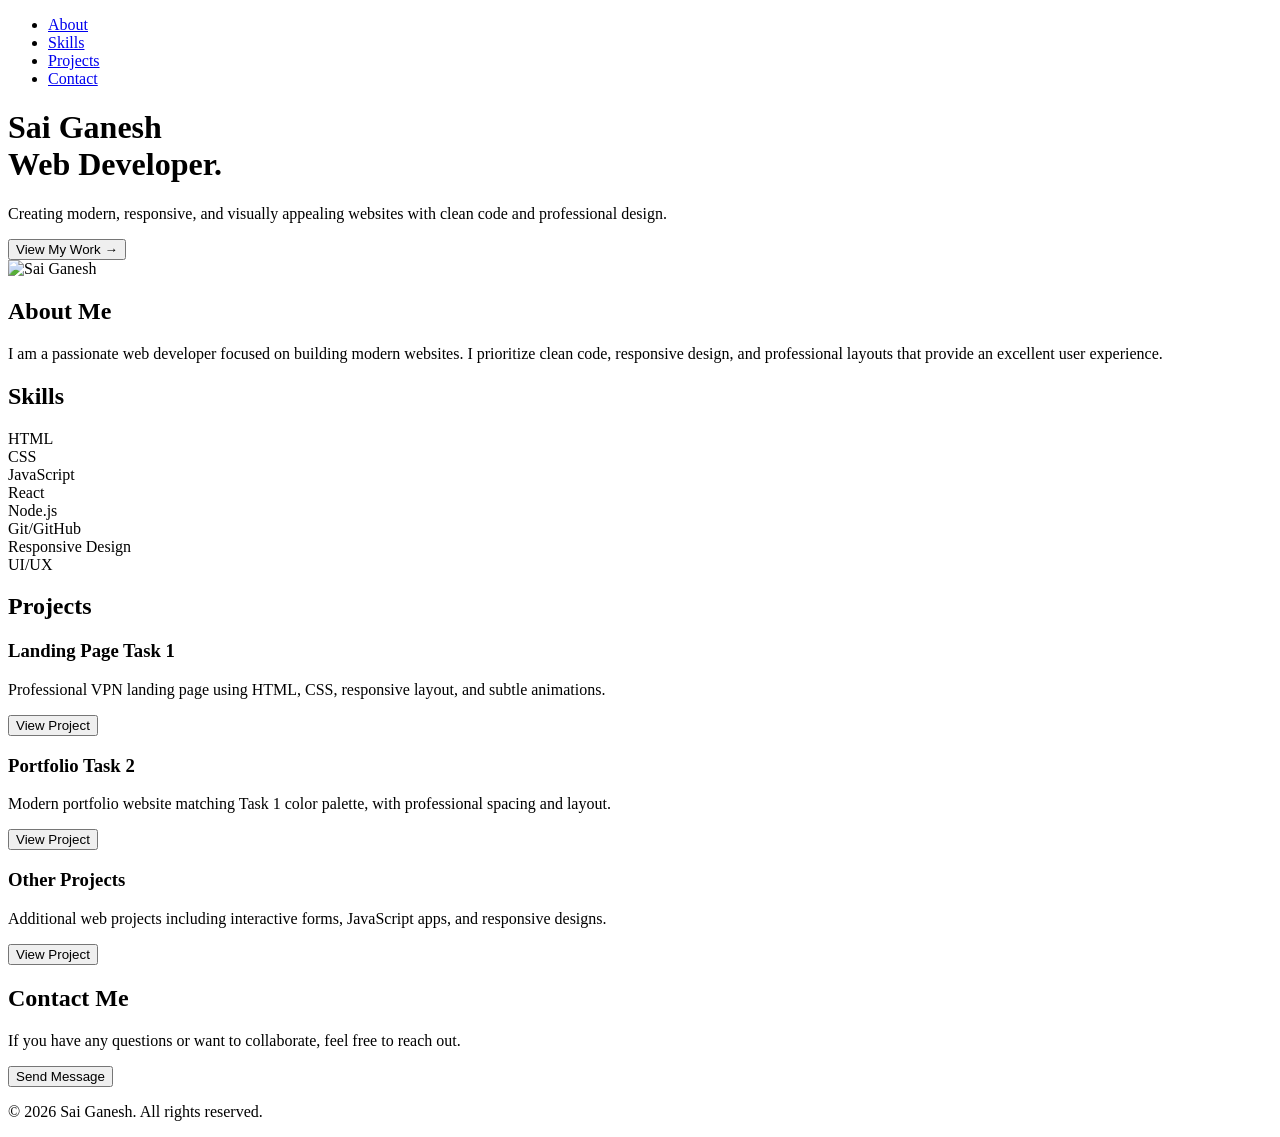
==== task2/index.html @ 90e1ad4b "Create index.html" ====
<!DOCTYPE html>
<html lang="en">
<head>
  <meta charset="UTF-8">
  <meta name="viewport" content="width=device-width, initial-scale=1.0">
  <title>Portfolio | Task 2</title>
  <link rel="stylesheet" href="style.css">
</head>
<body>

  <!-- Navigation -->
  <header>
    <nav>
      <ul class="nav-links">
        <li><a href="#about">About</a></li>
        <li><a href="#skills">Skills</a></li>
        <li><a href="#projects">Projects</a></li>
        <li><a href="#contact">Contact</a></li>
      </ul>
    </nav>

    <!-- Hero Section -->
    <div class="hero">
      <div class="hero-text">
        <h1>Sai Ganesh<br>Web Developer<span>.</span></h1>
        <p>Creating modern, responsive, and visually appealing websites with clean code and professional design.</p>
        <button class="cta-btn">View My Work →</button>
      </div>
      <div class="hero-image">
  <img src="profile.png" alt="Sai Ganesh">
      </div>
    </div>
  </header>

  <!-- About Section -->
  <section id="about" class="section-padding">
    <h2>About Me</h2>
    <p>I am a passionate web developer focused on building modern websites. I prioritize clean code, responsive design, and professional layouts that provide an excellent user experience.</p>
  </section>

  <!-- Skills Section -->
  <section id="skills" class="section-padding">
    <h2>Skills</h2>
    <div class="skills-grid">
      <div class="skill-card">HTML</div>
      <div class="skill-card">CSS</div>
      <div class="skill-card">JavaScript</div>
      <div class="skill-card">React</div>
      <div class="skill-card">Node.js</div>
      <div class="skill-card">Git/GitHub</div>
      <div class="skill-card">Responsive Design</div>
      <div class="skill-card">UI/UX</div>
    </div>
  </section>

  <!-- Projects Section -->
  <section id="projects" class="section-padding">
    <h2>Projects</h2>
    <div class="projects-grid">
      <div class="project-card">
        <h3>Landing Page Task 1</h3>
        <p>Professional VPN landing page using HTML, CSS, responsive layout, and subtle animations.</p>
        <button class="cta-btn">View Project</button>
      </div>
      <div class="project-card">
        <h3>Portfolio Task 2</h3>
        <p>Modern portfolio website matching Task 1 color palette, with professional spacing and layout.</p>
        <button class="cta-btn">View Project</button>
      </div>
      <div class="project-card">
        <h3>Other Projects</h3>
        <p>Additional web projects including interactive forms, JavaScript apps, and responsive designs.</p>
        <button class="cta-btn">View Project</button>
      </div>
    </div>
  </section>

  <!-- Contact Section -->
  <section id="contact" class="section-padding">
    <h2>Contact Me</h2>
    <p>If you have any questions or want to collaborate, feel free to reach out.</p>
    <button class="cta-btn">Send Message</button>
  </section>

  <!-- Footer -->
  <footer>
    <p>&copy; 2026 Sai Ganesh. All rights reserved.</p>
  </footer>

</body>
</html>
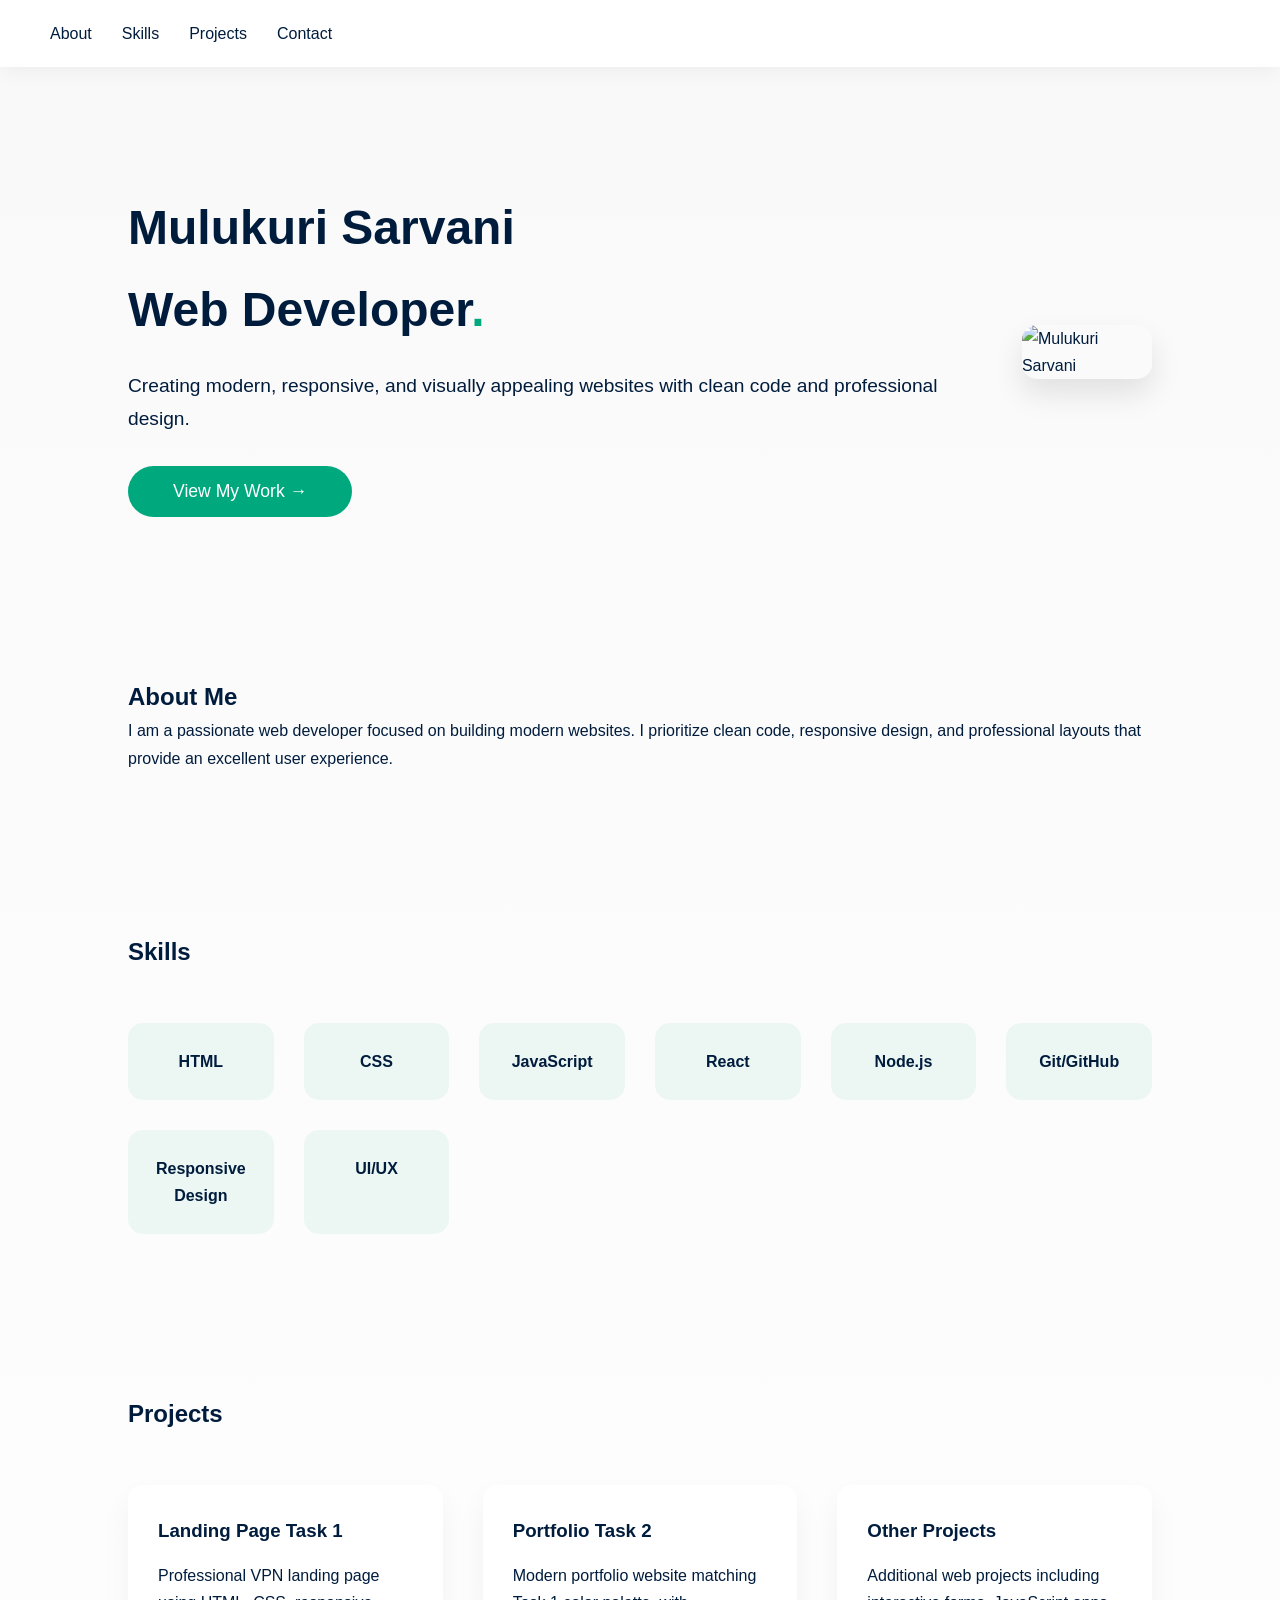
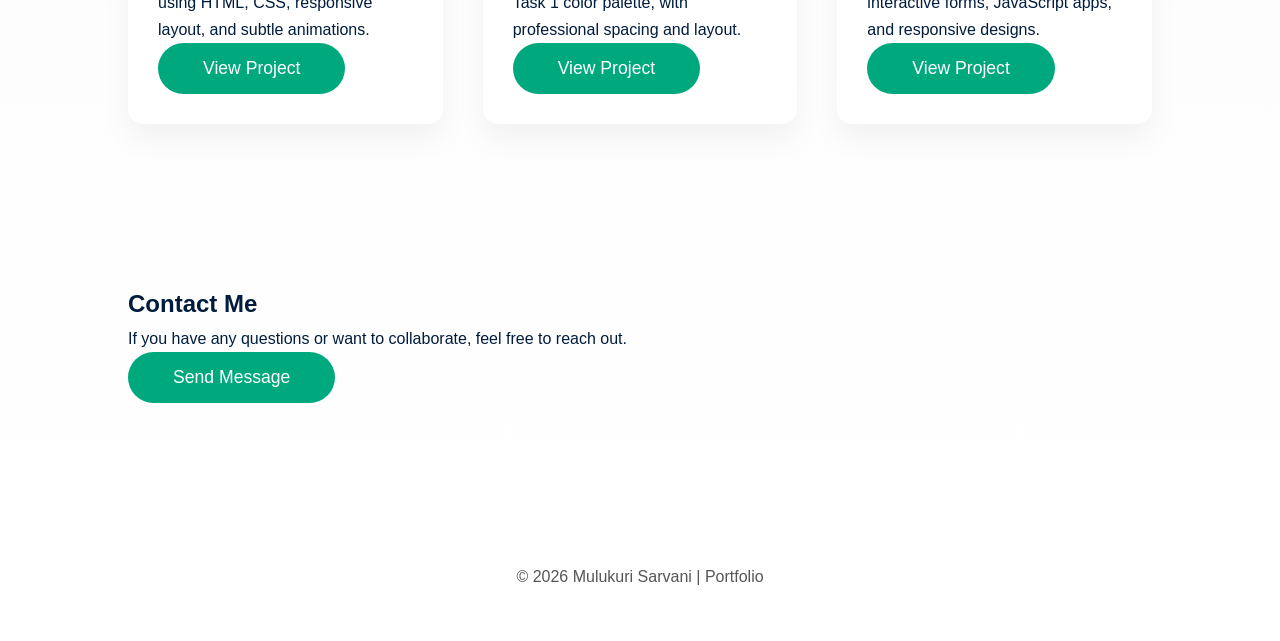
==== commit 690e9af4: "Update index.html" ====
--- a/task2/index.html
+++ b/task2/index.html
@@ -1,91 +1,155 @@
 <!DOCTYPE html>
 <html lang="en">
 <head>
-  <meta charset="UTF-8">
-  <meta name="viewport" content="width=device-width, initial-scale=1.0">
-  <title>Portfolio | Task 2</title>
-  <link rel="stylesheet" href="style.css">
+<meta charset="UTF-8">
+<meta name="viewport" content="width=device-width, initial-scale=1.0">
+<title>Portfolio | Task 2</title>
+<link rel="stylesheet" href="style.css">
 </head>
+
 <body>
 
-  <!-- Navigation -->
-  <header>
-    <nav>
-      <ul class="nav-links">
-        <li><a href="#about">About</a></li>
-        <li><a href="#skills">Skills</a></li>
-        <li><a href="#projects">Projects</a></li>
-        <li><a href="#contact">Contact</a></li>
-      </ul>
-    </nav>
+<!-- Navigation -->
+<header>
+<nav>
+<ul class="nav-links">
+<li><a href="#about">About</a></li>
+<li><a href="#skills">Skills</a></li>
+<li><a href="#projects">Projects</a></li>
+<li><a href="#contact">Contact</a></li>
+</ul>
+</nav>
 
-    <!-- Hero Section -->
-    <div class="hero">
-      <div class="hero-text">
-        <h1>Sai Ganesh<br>Web Developer<span>.</span></h1>
-        <p>Creating modern, responsive, and visually appealing websites with clean code and professional design.</p>
-        <button class="cta-btn">View My Work →</button>
-      </div>
-      <div class="hero-image">
-  <img src="profile.png" alt="Sai Ganesh">
-      </div>
-    </div>
-  </header>
+<!-- Hero Section -->
+<div class="hero">
 
-  <!-- About Section -->
-  <section id="about" class="section-padding">
-    <h2>About Me</h2>
-    <p>I am a passionate web developer focused on building modern websites. I prioritize clean code, responsive design, and professional layouts that provide an excellent user experience.</p>
-  </section>
+<div class="hero-text">
+<h1>Mulukuri Sarvani<br>Web Developer<span>.</span></h1>
 
-  <!-- Skills Section -->
-  <section id="skills" class="section-padding">
-    <h2>Skills</h2>
-    <div class="skills-grid">
-      <div class="skill-card">HTML</div>
-      <div class="skill-card">CSS</div>
-      <div class="skill-card">JavaScript</div>
-      <div class="skill-card">React</div>
-      <div class="skill-card">Node.js</div>
-      <div class="skill-card">Git/GitHub</div>
-      <div class="skill-card">Responsive Design</div>
-      <div class="skill-card">UI/UX</div>
-    </div>
-  </section>
+<p>
+Creating modern, responsive, and visually appealing websites
+with clean code and professional design.
+</p>
 
-  <!-- Projects Section -->
-  <section id="projects" class="section-padding">
-    <h2>Projects</h2>
-    <div class="projects-grid">
-      <div class="project-card">
-        <h3>Landing Page Task 1</h3>
-        <p>Professional VPN landing page using HTML, CSS, responsive layout, and subtle animations.</p>
-        <button class="cta-btn">View Project</button>
-      </div>
-      <div class="project-card">
-        <h3>Portfolio Task 2</h3>
-        <p>Modern portfolio website matching Task 1 color palette, with professional spacing and layout.</p>
-        <button class="cta-btn">View Project</button>
-      </div>
-      <div class="project-card">
-        <h3>Other Projects</h3>
-        <p>Additional web projects including interactive forms, JavaScript apps, and responsive designs.</p>
-        <button class="cta-btn">View Project</button>
-      </div>
-    </div>
-  </section>
+<a href="#projects">
+<button class="cta-btn">View My Work →</button>
+</a>
 
-  <!-- Contact Section -->
-  <section id="contact" class="section-padding">
-    <h2>Contact Me</h2>
-    <p>If you have any questions or want to collaborate, feel free to reach out.</p>
-    <button class="cta-btn">Send Message</button>
-  </section>
+</div>
 
-  <!-- Footer -->
-  <footer>
-    <p>&copy; 2026 Sai Ganesh. All rights reserved.</p>
-  </footer>
+<div class="hero-image">
+<img src="profile.png" alt="Mulukuri Sarvani">
+</div>
+
+</div>
+</header>
+
+<!-- About Section -->
+<section id="about" class="section-padding">
+
+<h2>About Me</h2>
+
+<p>
+I am a passionate web developer focused on building modern websites.
+I prioritize clean code, responsive design, and professional layouts
+that provide an excellent user experience.
+</p>
+
+</section>
+
+<!-- Skills Section -->
+<section id="skills" class="section-padding">
+
+<h2>Skills</h2>
+
+<div class="skills-grid">
+
+<div class="skill-card">HTML</div>
+<div class="skill-card">CSS</div>
+<div class="skill-card">JavaScript</div>
+<div class="skill-card">React</div>
+<div class="skill-card">Node.js</div>
+<div class="skill-card">Git/GitHub</div>
+<div class="skill-card">Responsive Design</div>
+<div class="skill-card">UI/UX</div>
+
+</div>
+
+</section>
+
+<!-- Projects Section -->
+<section id="projects" class="section-padding">
+
+<h2>Projects</h2>
+
+<div class="projects-grid">
+
+<div class="project-card">
+<h3>Landing Page Task 1</h3>
+
+<p>
+Professional VPN landing page using HTML, CSS,
+responsive layout, and subtle animations.
+</p>
+
+<a href="../task1/index.html">
+<button class="cta-btn">View Project</button>
+</a>
+
+</div>
+
+<div class="project-card">
+
+<h3>Portfolio Task 2</h3>
+
+<p>
+Modern portfolio website matching Task 1 color palette,
+with professional spacing and layout.
+</p>
+
+<button class="cta-btn">View Project</button>
+
+</div>
+
+<div class="project-card">
+
+<h3>Other Projects</h3>
+
+<p>
+Additional web projects including interactive forms,
+JavaScript apps, and responsive designs.
+</p>
+
+<button class="cta-btn">View Project</button>
+
+</div>
+
+</div>
+
+</section>
+
+<!-- Contact Section -->
+<section id="contact" class="section-padding">
+
+<h2>Contact Me</h2>
+
+<p>
+If you have any questions or want to collaborate,
+feel free to reach out.
+</p>
+
+<a href="mailto:example@email.com">
+<button class="cta-btn">Send Message</button>
+</a>
+
+</section>
+
+<!-- Footer -->
+<footer>
+
+<p>© 2026 Mulukuri Sarvani | Portfolio</p>
+
+</footer>
 
 </body>
 </html>
--- a/task2/style.css
+++ b/task2/style.css
@@ -0,0 +1,191 @@
+/* Reset & Body */
+* {
+  margin: 0;
+  padding: 0;
+  box-sizing: border-box;
+  font-family: 'Segoe UI', Tahoma, Geneva, Verdana, sans-serif;
+}
+
+body {
+  background: linear-gradient(to bottom, #f9f9f9, #ffffff);
+  color: #001c3d;
+  line-height: 1.7;
+}
+
+/* Demo Section */
+.demo {
+  background: #f0f8ff;
+  padding: 70px 10%;
+  text-align: left;
+}
+
+.demo h1 {
+  font-size: 2rem;
+  margin-bottom: 20px;
+  color: #00a87e;
+}
+
+.demo p {
+  font-size: 1.1rem;
+  margin-bottom: 15px;
+}
+
+.demo ul {
+  margin-left: 20px;
+  margin-bottom: 20px;
+}
+
+.demo li {
+  margin-bottom: 10px;
+}
+
+/* Navigation */
+header nav {
+  display: flex;
+  justify-content: space-between;
+  padding: 20px 50px;
+  align-items: center;
+  background: white;
+  box-shadow: 0 5px 20px rgba(0,0,0,0.05);
+  margin-bottom: 40px;
+}
+
+.logo {
+  font-weight: bold;
+  font-size: 1.6rem;
+  color: #00a87e;
+}
+
+.nav-links {
+  list-style: none;
+  display: flex;
+  gap: 30px;
+}
+
+.nav-links a {
+  text-decoration: none;
+  color: #001c3d;
+  font-weight: 500;
+  transition: 0.3s;
+}
+
+.nav-links a:hover {
+  color: #00a87e;
+}
+
+/* Hero */
+.hero {
+  display: flex;
+  justify-content: space-between;
+  align-items: center;
+  padding: 80px 10%;
+  gap: 50px;
+}
+
+.hero-text h1 {
+  font-size: 3rem;
+  margin-bottom: 20px;
+}
+
+.hero-text span {
+  color: #00a87e;
+}
+
+.hero-text p {
+  font-size: 1.2rem;
+  margin-bottom: 30px;
+}
+
+.cta-btn {
+  background: #00a87e;
+  color: white;
+  border: none;
+  padding: 15px 45px;
+  border-radius: 30px;
+  font-size: 1.1rem;
+  cursor: pointer;
+  transition: 0.3s;
+}
+
+.cta-btn:hover {
+  background: #008a65;
+}
+
+.hero-image img {
+  width: 350px;
+  height: 450px;
+  object-fit: cover;
+  border-radius: 15px;
+  box-shadow: 0 15px 30px rgba(0,0,0,0.1);
+}
+
+/* Sections Padding */
+.section-padding {
+  padding: 80px 10%;
+}
+
+/* Skills Grid */
+.skills-grid {
+  display: grid;
+  grid-template-columns: repeat(auto-fit, minmax(140px, 1fr));
+  gap: 30px;
+  margin-top: 50px;
+}
+
+.skill-card {
+  background: #00a87e10;
+  padding: 25px;
+  border-radius: 15px;
+  text-align: center;
+  font-weight: 600;
+  transition: 0.3s;
+}
+
+.skill-card:hover {
+  background: #00a87e20;
+  transform: translateY(-5px);
+}
+
+/* Projects Grid */
+.projects-grid {
+  display: grid;
+  grid-template-columns: repeat(auto-fit, minmax(280px, 1fr));
+  gap: 40px;
+  margin-top: 50px;
+}
+
+.project-card {
+  background: #ffffff;
+  padding: 30px;
+  border-radius: 15px;
+  box-shadow: 0 15px 30px rgba(0,0,0,0.05);
+  transition: 0.3s;
+}
+
+.project-card:hover {
+  transform: translateY(-10px);
+  box-shadow: 0 25px 50px rgba(0,0,0,0.1);
+}
+
+.project-card h3 {
+  margin-bottom: 15px;
+}
+
+/* Footer */
+footer {
+  margin-top: 80px;
+  color: #555;
+  text-align: center;
+  padding-bottom: 50px;
+}
+
+/* Responsive */
+@media (max-width: 900px) {
+  .hero {
+    flex-direction: column;
+    text-align: center;
+  }
+  .hero-image {
+    margin-top: 30px;
+  }
+}
